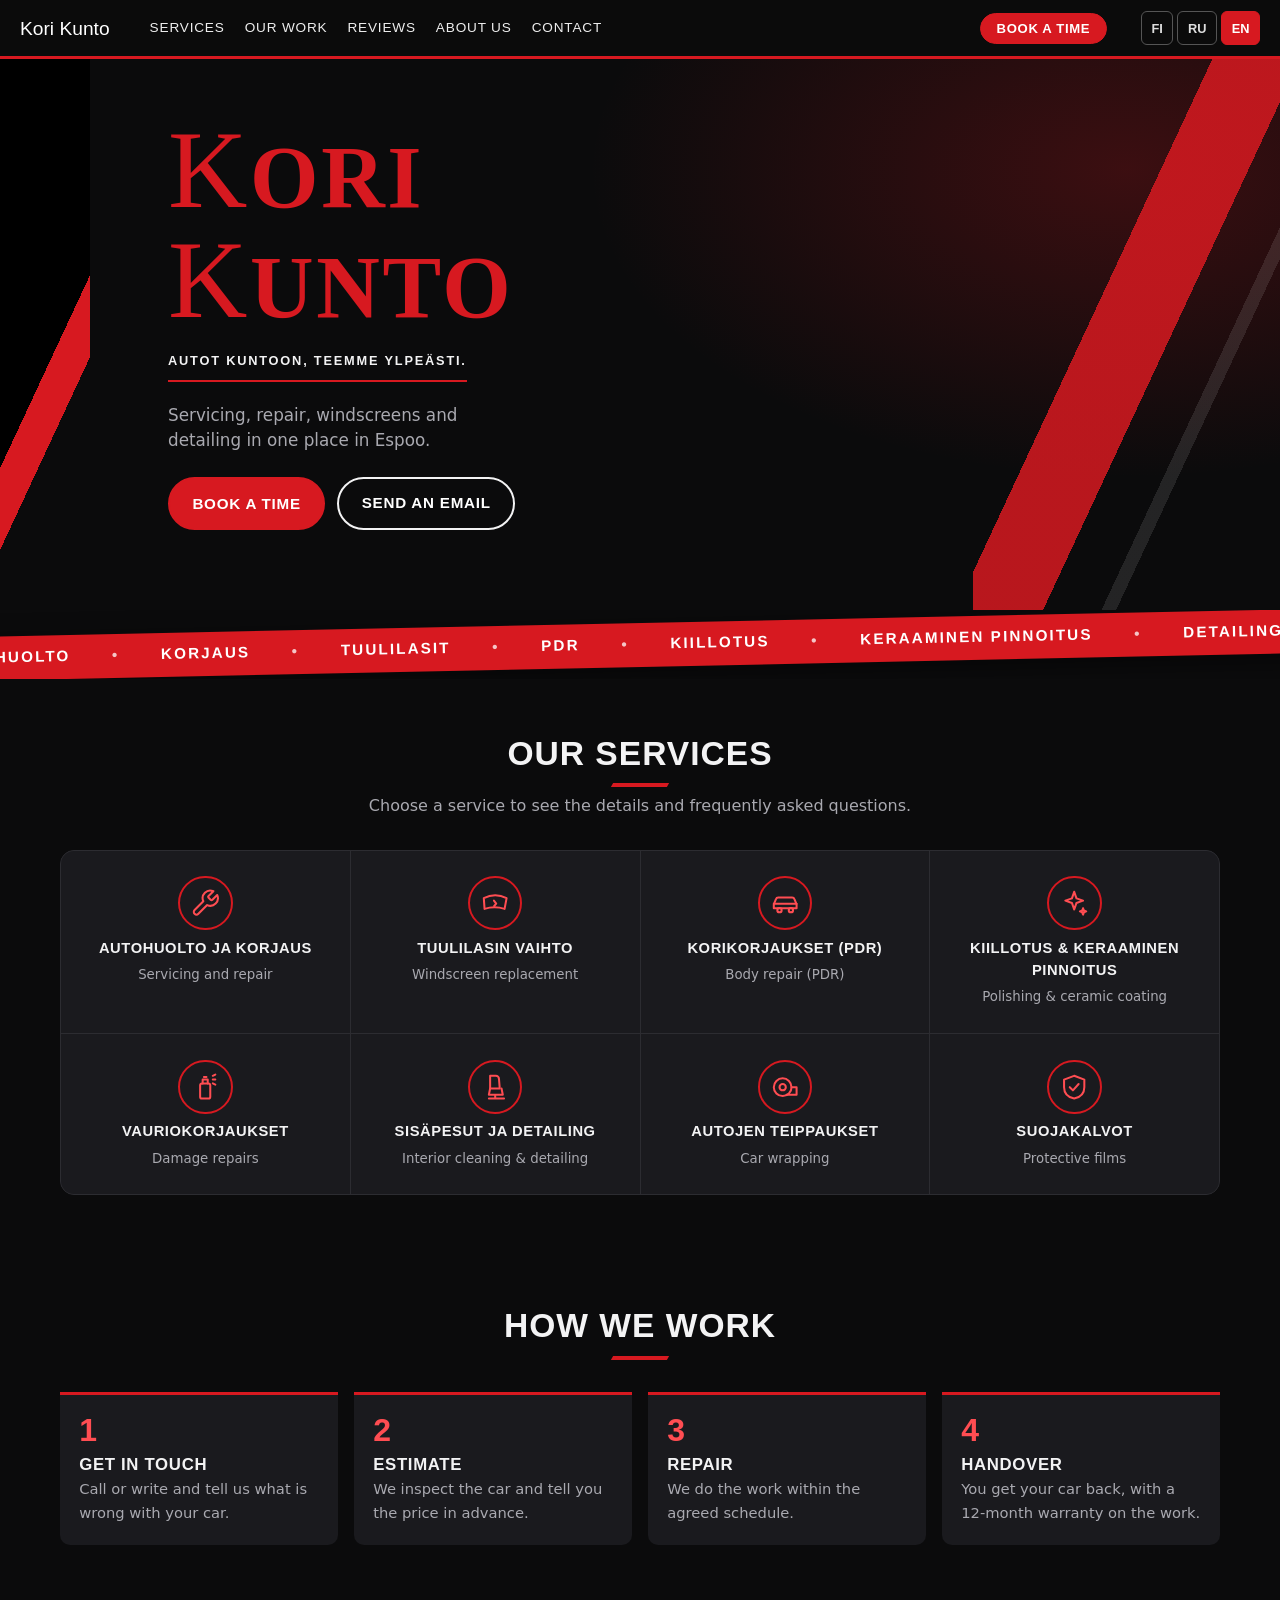
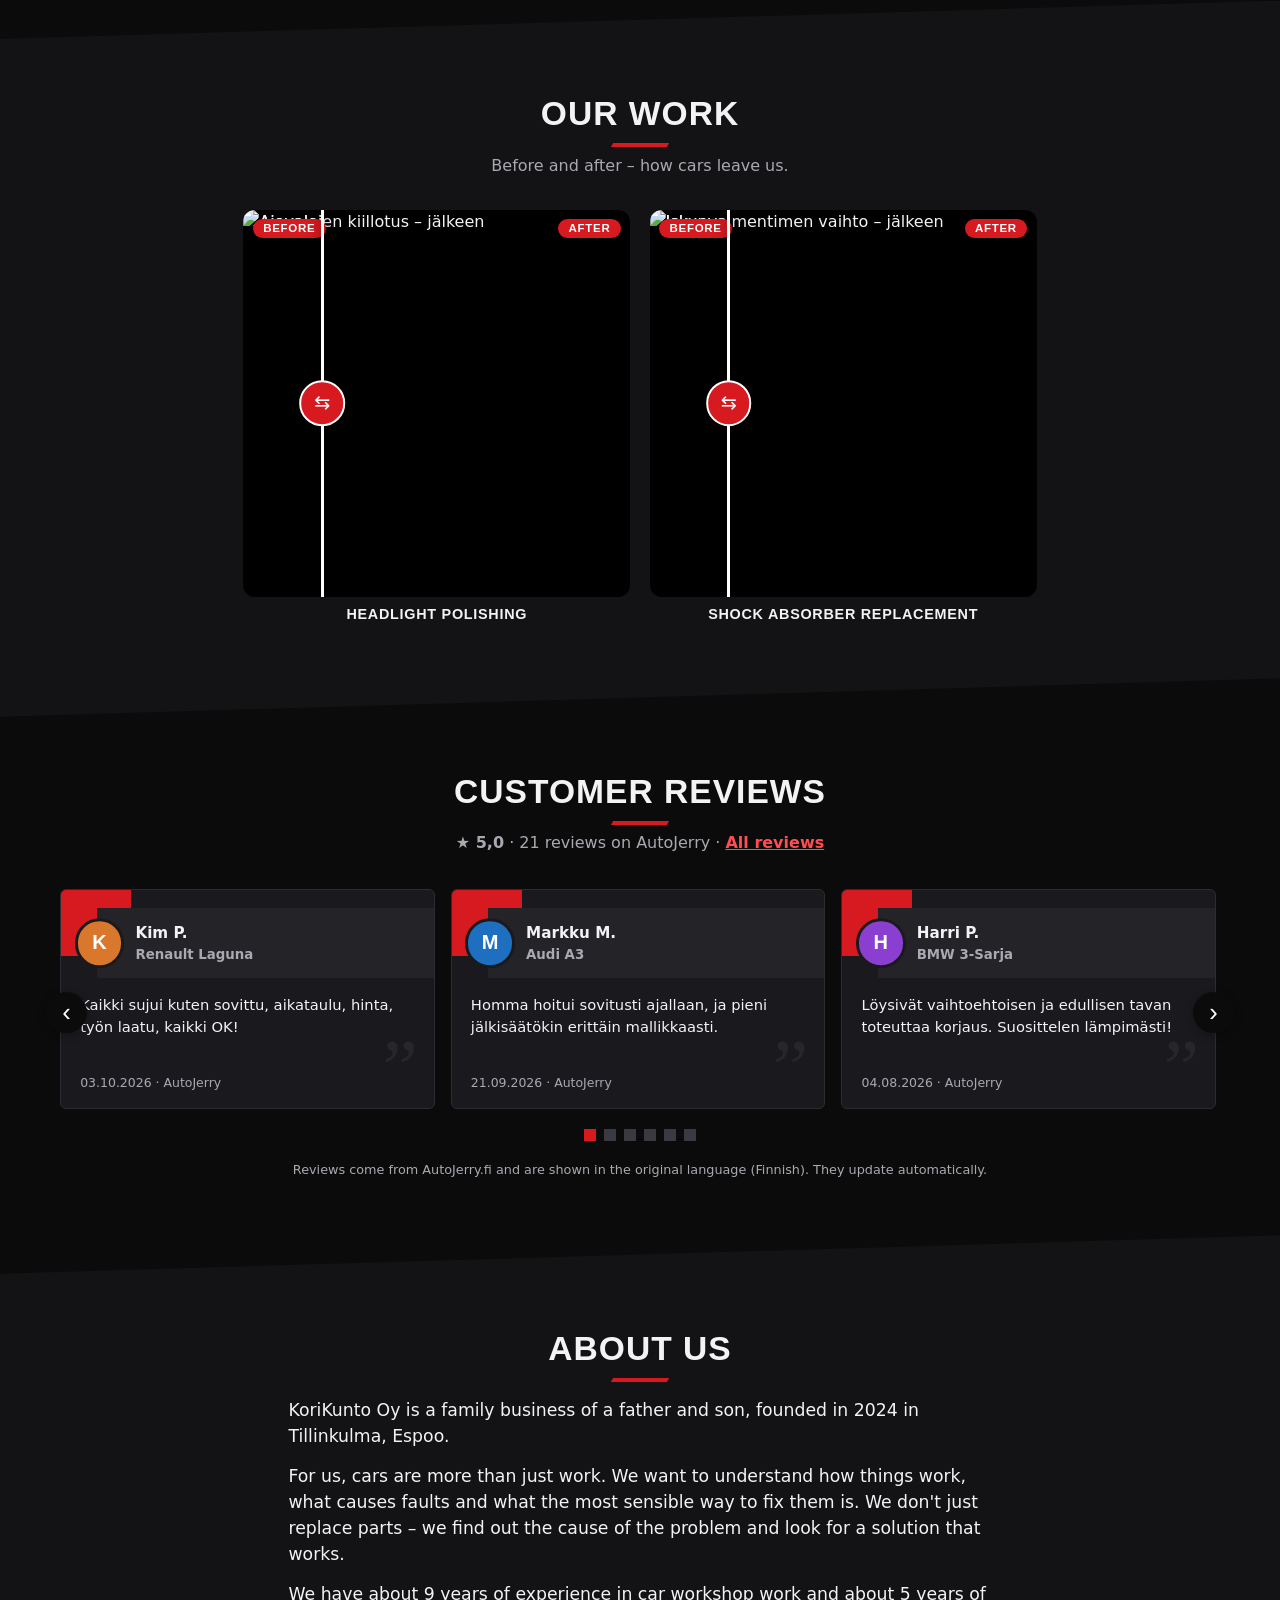
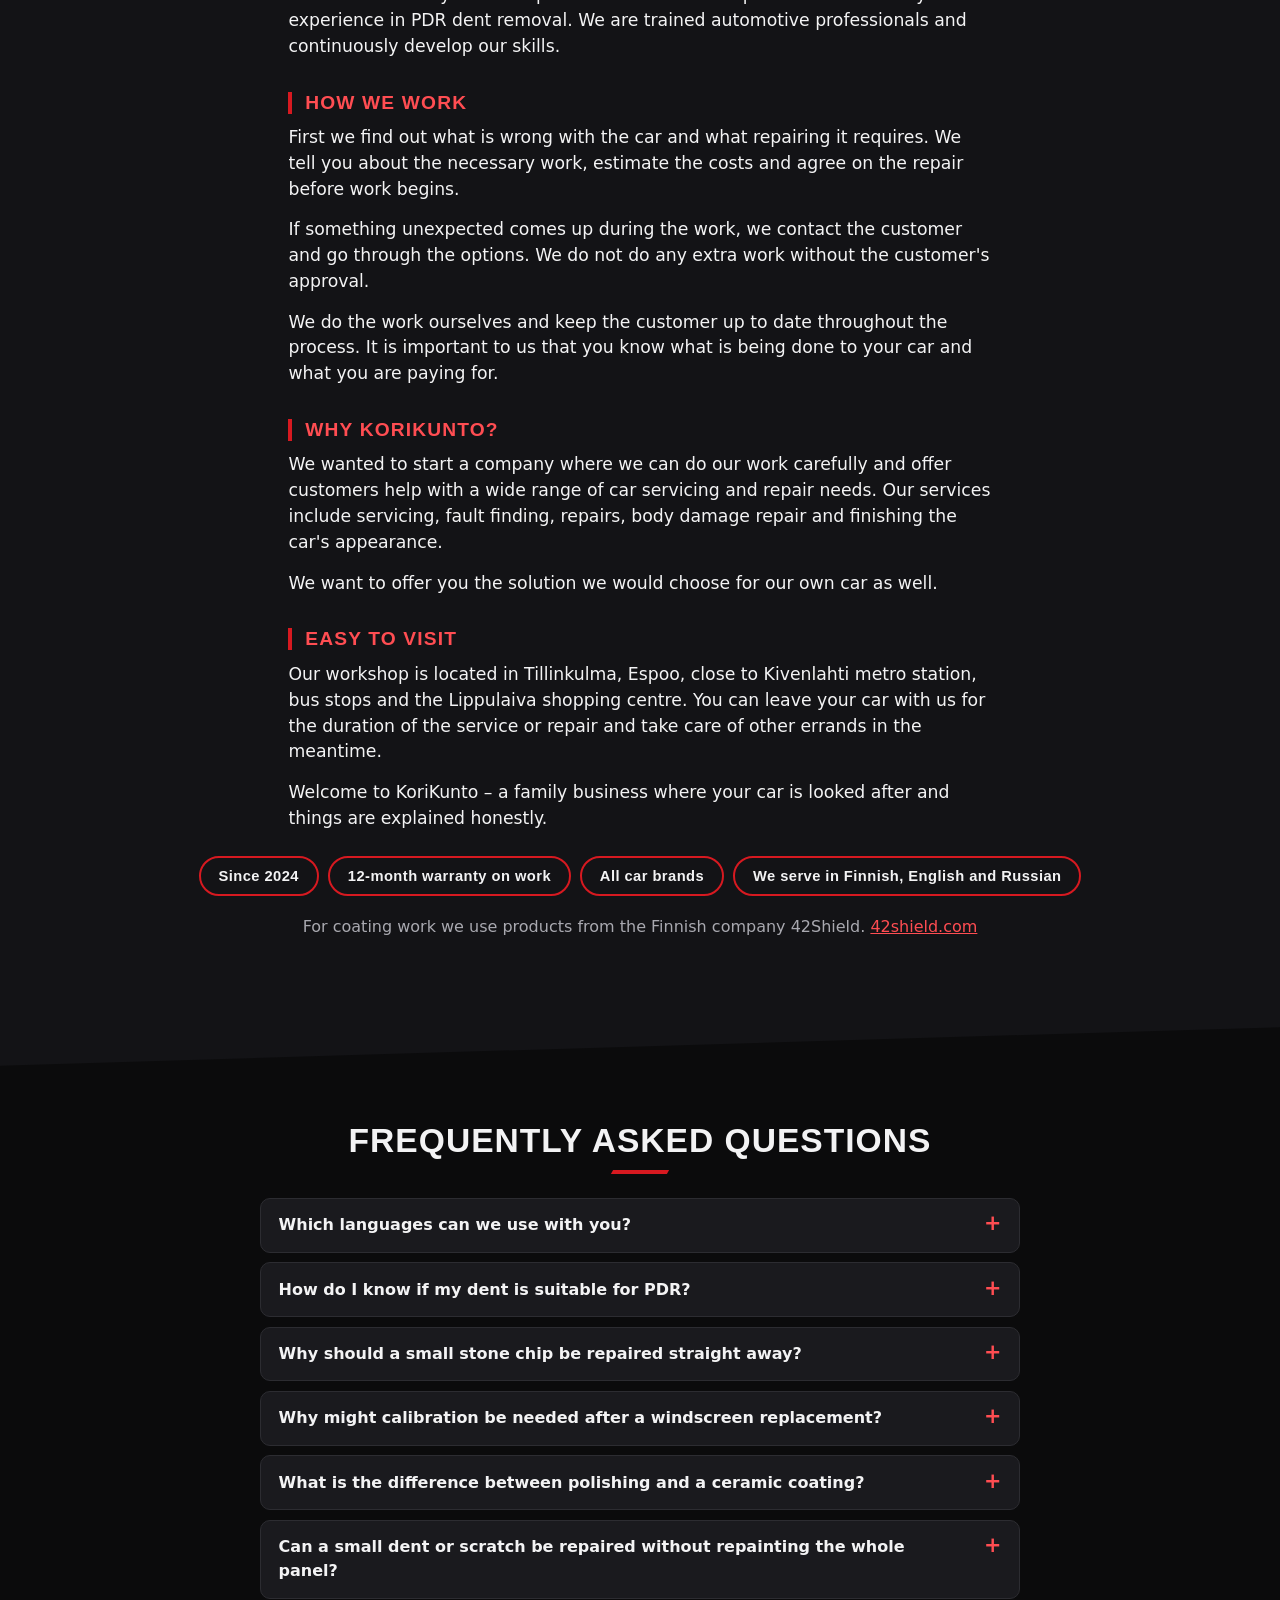
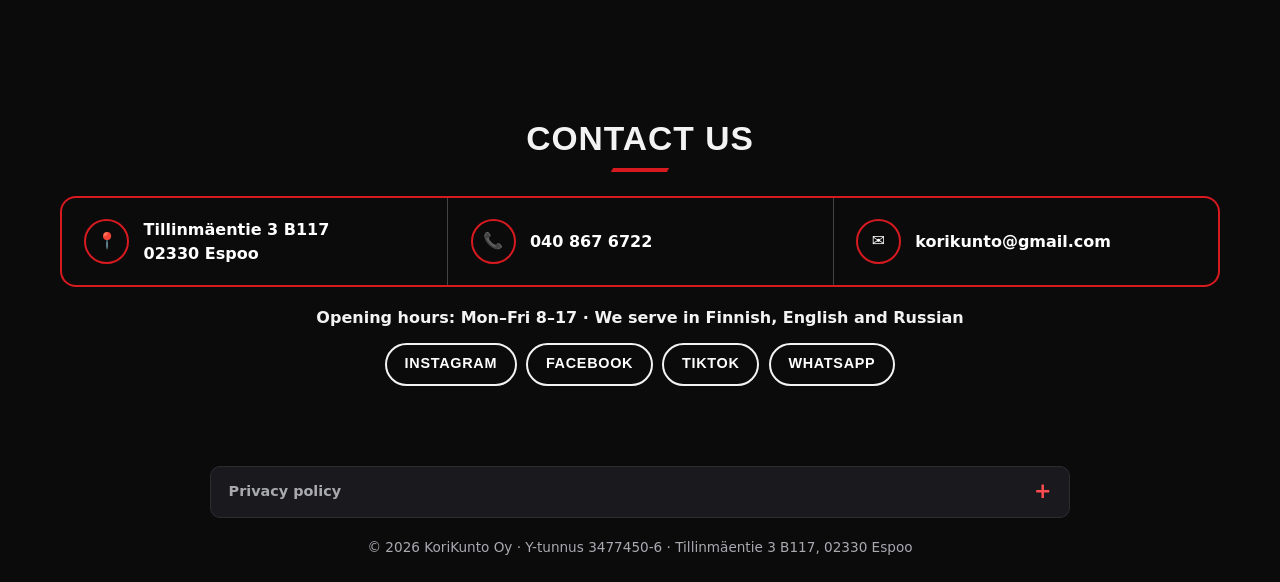
==== index.html @ d837ae5c "Add files via upload" ====
<!DOCTYPE html>
<html lang="fi">
<head>
<meta charset="utf-8">
<meta name="viewport" content="width=device-width, initial-scale=1">
<title>Kori Kunto – autokorjaamo &amp; korikorjaamo Espoo</title>
<meta name="description" content="Autokorjaamo ja korikorjaamo Espoossa: huollot, tuulilasit, PDR-korjaukset, kiillotus ja keraaminen pinnoitus. Kori Kunto – Tillinmäentie 3, p. 040 867 6722.">
<meta name="theme-color" content="#0b0b0c">
<meta name="color-scheme" content="dark">
<link rel="icon" type="image/png" href="favicon.png">
<link rel="apple-touch-icon" href="apple-touch-icon.png">
<meta property="og:type" content="website">
<meta property="og:title" content="Kori Kunto – autokorjaamo &amp; korikorjaamo, Espoo">
<meta property="og:description" content="Huollot, tuulilasit, PDR, kiillotus, keraaminen pinnoitus. Autot kuntoon, teemme ylpeästi.">
<link rel="canonical" href="https://kori-kunto.fi/">
<meta property="og:url" content="https://kori-kunto.fi/">
<meta property="og:image" content="https://kori-kunto.fi/og.png">
<meta name="twitter:card" content="summary_large_image">
<script type="application/ld+json">{"@context":"https://schema.org","@type":"AutoRepair","url":"https://kori-kunto.fi/","image":"https://kori-kunto.fi/og.png","name":"KoriKunto Oy","telephone":"+358408676722","email":"korikunto@gmail.com","address":{"@type":"PostalAddress","streetAddress":"Tillinmäentie 3 B117","postalCode":"02330","addressLocality":"Espoo","addressCountry":"FI"},"openingHours":"Mo-Fr 08:00-17:00","sameAs":["https://www.instagram.com/kori.kunto/","https://www.facebook.com/share/1FM5GPyEqv/","https://www.tiktok.com/@kori.kunto.oy"]}</script>
<link rel="stylesheet" href="style.css">
</head>
<body>
<header class="top">
  <a class="logo" href="#top"><img src="img/logo-white.png" alt="Kori Kunto" width="586" height="131" onerror="this.replaceWith(document.createTextNode('Kori Kunto'))"></a>
  <nav>
    <a href="#palvelut" data-i18n="nav_s"></a>
    <a href="#tyot" data-i18n="nav_w"></a>
    <a href="#arvostelut" data-i18n="nav_r"></a>
    <a href="#meista" data-i18n="nav_a"></a>
    <a href="#yhteys" data-i18n="nav_c"></a>
  </nav>
  <button class="btn red hb" type="button" data-book data-i18n="book"></button>
  <div class="lang"><button data-lang="fi">FI</button><button data-lang="ru">RU</button><button data-lang="en">EN</button></div>
</header>

<main id="top">
  <section class="hero">
    <div class="hero-text">
      <h1 class="logo big"><img src="img/logo-white.png" alt="Kori Kunto" width="586" height="131" onerror="this.outerHTML='&lt;b&gt;K&lt;/b&gt;ori &lt;b&gt;K&lt;/b&gt;unto'"></h1>
      <p class="slogan" data-i18n="slogan"></p>
      <p class="lead" data-i18n="lead"></p>
      <div class="cta">
        <button class="btn red" type="button" data-book data-i18n="book"></button>
        <a class="btn" href="mailto:korikunto@gmail.com" data-i18n="mail"></a>
      </div>
    </div>
    <!-- KUVA: img/hero.webp, 1600×1000 px -->
    <div class="ph hero-img"><img src="img/hero.webp" alt="Kori Kunto"></div>
  </section>

  <div class="marqw" aria-hidden="true"><div class="marq"><div class="track"><span>HUOLTO</span><span>KORJAUS</span><span>TUULILASIT</span><span>PDR</span><span>KIILLOTUS</span><span>KERAAMINEN PINNOITUS</span><span>DETAILING</span><span>HUOLTO</span><span>KORJAUS</span><span>TUULILASIT</span><span>PDR</span><span>KIILLOTUS</span><span>KERAAMINEN PINNOITUS</span><span>DETAILING</span></div></div></div>

  <section id="palvelut" class="sec">
    <h2 data-i18n="s_title"></h2>
    <p class="hint" data-i18n="s_hint"></p>
    <div id="grid" class="grid"></div>
  </section>

  <section id="prosessi" class="sec">
    <h2 data-i18n="h_title"></h2>
    <ol class="steps">
      <li><b data-i18n="h1t"></b><span data-i18n="h1d"></span></li>
      <li><b data-i18n="h2t"></b><span data-i18n="h2d"></span></li>
      <li><b data-i18n="h3t"></b><span data-i18n="h3d"></span></li>
      <li><b data-i18n="h4t"></b><span data-i18n="h4d"></span></li>
    </ol>
  </section>

  <section id="tyot" class="sec alt">
    <h2 data-i18n="w_title"></h2>
    <p class="hint" data-i18n="w_hint"></p>
    <div id="works" class="works"></div>
  </section>

  <section id="arvostelut" class="sec">
    <h2 data-i18n="r_title"></h2>
    <p class="hint" id="rsum"></p>
    <div id="reviews" class="rvw"></div>
    <p class="hint small" id="rsrc"></p>
  </section>

  <section id="meista" class="sec alt about">
    <h2 data-i18n="a_title"></h2>
    <div class="atext" id="atext"></div>
    <ul class="facts">
      <li data-i18n="a_f1"></li><li data-i18n="a_f2"></li><li data-i18n="a_f3"></li><li data-i18n="a_f4"></li>
    </ul>
    <p class="mats-line"><span data-l="fi">Pinnoitustöissä käytämme suomalaisen 42Shieldin tuotteita.</span><span data-l="ru">В работах с покрытиями мы используем продукцию финской компании 42Shield.</span><span data-l="en">For coating work we use products from the Finnish company 42Shield.</span> <a href="https://42shield.com/" target="_blank" rel="noopener">42shield.com</a></p>
    <div class="team"><div data-work="team"></div></div>
  </section>

  <section id="ukk" class="sec">
    <h2 data-i18n="f_title"></h2>
    <div id="faq" class="faq"></div>
  </section>

  <section id="yhteys" class="sec contact">
    <h2 data-i18n="c_title"></h2>
    <div class="bar">
      <a href="https://www.google.com/maps/search/?api=1&query=Tillinmäentie+3+B117+02330+Espoo" target="_blank" rel="noopener"><span class="ci">📍</span><span>Tillinmäentie 3 B117<br>02330 Espoo</span></a>
      <a href="tel:+358408676722"><span class="ci">📞</span><span>040 867 6722</span></a>
      <a href="mailto:korikunto@gmail.com"><span class="ci">✉️</span><span>korikunto@gmail.com</span></a>
    </div>
    <p class="hours" data-i18n="hours"></p>
    <div class="soc">
      <a class="btn" href="https://www.instagram.com/kori.kunto/" target="_blank" rel="noopener">Instagram</a>
      <a class="btn" href="https://www.facebook.com/share/1FM5GPyEqv/" target="_blank" rel="noopener">Facebook</a>
      <a class="btn" href="https://www.tiktok.com/@kori.kunto.oy" target="_blank" rel="noopener">TikTok</a>
      <a class="btn" href="https://wa.me/358408676722" target="_blank" rel="noopener">WhatsApp</a>
    </div>
  </section>
</main>

<footer>© <span id="yr"></span> KoriKunto Oy · Y-tunnus 3477450-6 · Tillinmäentie 3 B117, 02330 Espoo</footer>

<script src="shared.js"></script>
<script src="script.js"></script>
<script src="common.js"></script>
</body>
</html>
---- style.css ----
/* Шрифты лежат в папке fonts/ (см. fonts/README.txt) */
@font-face{font-family:"Oswald";font-weight:600;font-style:normal;font-display:swap;src:url("fonts/oswald-600.woff2") format("woff2")}
@font-face{font-family:"Inter";font-weight:400;font-style:normal;font-display:swap;src:url("fonts/inter-400.woff2") format("woff2")}
@font-face{font-family:"Inter";font-weight:600;font-style:normal;font-display:swap;src:url("fonts/inter-600.woff2") format("woff2")}
:root{--bg:#fff;--fg:#141414;--mut:#5b5b5b;--red:#d71920;--blk:#0b0b0b;--card:#f5f5f5;--line:#e2e2e2}
*{box-sizing:border-box}
html{scroll-behavior:smooth;scroll-padding-top:70px}
body{margin:0;font-family:Inter,system-ui,sans-serif;background:var(--bg);color:var(--fg);line-height:1.5}
a{color:inherit;text-decoration:none}
h1,h2,h3{margin:0}

/* logo */
.logo{font-family:Pacifico,cursive;color:var(--red);font-size:1.5rem;line-height:1}
.logo b{font-weight:400;font-size:1.25em}
.logo.big{font-size:clamp(3rem,9vw,5.5rem)}

/* header */
.top{position:sticky;top:0;z-index:20;display:flex;align-items:center;gap:1.5rem;padding:.7rem 1.25rem;background:var(--blk);border-bottom:3px solid var(--red)}
.top nav{display:flex;gap:1.25rem;margin-left:auto;font-size:.9rem;color:#eee}
.top nav a:hover{color:#ff5a5f}
.lang{display:flex;gap:.25rem}
.lang button{font:600 .8rem Inter,sans-serif;border:1px solid #555;background:none;color:#ddd;padding:.3rem .6rem;border-radius:6px;cursor:pointer}
.lang button.on{background:var(--red);border-color:var(--red);color:#fff}
@media(max-width:760px){.top nav{display:none}.lang{margin-left:auto}}

/* hero – black corner left, red chevron right, like the card */
.hero{position:relative;overflow:hidden;display:grid;grid-template-columns:1.1fr 1fr;gap:2rem;align-items:center;padding:3.5rem 1.25rem 3.5rem 8rem;max-width:1200px;margin:0 auto}
.hero::before{content:"";position:absolute;left:0;top:0;width:90px;height:100%;background:linear-gradient(115deg,var(--blk) 0 60%,var(--red) 60% 68%,transparent 68%);z-index:-1}
.hero-text .slogan{font-weight:800;letter-spacing:.14em;text-transform:uppercase;font-size:.8rem;margin:1rem 0 .25rem;padding-bottom:.6rem;border-bottom:2px solid var(--red);display:inline-block}
.lead{max-width:34ch;color:var(--mut);font-size:1.05rem}
.cta{display:flex;flex-wrap:wrap;gap:.75rem;margin:1.5rem 0}
.btn{display:inline-block;padding:.8rem 1.4rem;border-radius:999px;border:2px solid var(--blk);font-weight:600;background:#fff;cursor:pointer;font-family:inherit;font-size:1rem;transition:transform .15s}
.btn:hover{transform:translateY(-2px)}
.btn.red{background:var(--red);border-color:var(--red);color:#fff}
.strip{display:inline-block;background:var(--blk);color:#fff;padding:.55rem 1.2rem;border-radius:999px;font-size:.72rem;font-weight:600;letter-spacing:.16em}
.ph{position:relative;display:grid;place-items:center;border:2px dashed #bbb;border-radius:14px;background:var(--card);color:var(--mut);font-size:.8rem;text-align:center;overflow:hidden}
.ph img{position:absolute;inset:0;width:100%;height:100%;object-fit:cover}
.hero-img{aspect-ratio:16/10;border-radius:14px 14px 14px 80px}
@media(max-width:760px){.hero{grid-template-columns:1fr;padding:2rem 1.25rem 2rem 4.5rem}.hero::before{width:50px}}

/* sections */
.sec{padding:3.5rem 1.25rem;max-width:1200px;margin:0 auto}
.sec.alt{max-width:none;background:var(--card)}
.sec.alt>*{max-width:1200px;margin-left:auto;margin-right:auto}
h2{font-size:clamp(1.6rem,4vw,2.2rem);font-weight:800;text-align:center}
.hint{text-align:center;color:var(--mut);margin:.4rem 0 2rem}

/* service buttons */
.grid{display:grid;grid-template-columns:repeat(4,1fr);gap:1px;background:var(--line);border:1px solid var(--line);border-radius:14px;overflow:hidden}
.sv{display:flex;flex-direction:column;align-items:center;gap:.4rem;padding:1.6rem .8rem;background:#fff;border:0;cursor:pointer;font-family:inherit;color:var(--fg);text-align:center;transition:background .15s}
.sv:hover,.sv:focus-visible{background:#fff1f1;outline:none}
.sv .ic{font-size:2rem;width:3.4rem;height:3.4rem;display:grid;place-items:center;border:2px solid var(--red);border-radius:50%}
.sv b{font-size:.95rem}
.sv small{color:var(--mut)}
@media(max-width:900px){.grid{grid-template-columns:repeat(2,1fr)}}

/* works */
.works{display:grid;grid-template-columns:repeat(3,1fr);gap:1rem}
.works .ph{aspect-ratio:4/3}
@media(max-width:760px){.works{grid-template-columns:repeat(2,1fr)}}

/* reviews */
.reviews{display:grid;grid-template-columns:repeat(3,1fr);gap:1rem;margin-top:2rem}
.rv{border:1px solid var(--line);border-left:4px solid var(--red);border-radius:10px;padding:1.2rem;background:#fff}
.rv p{margin:0 0 .8rem}
.rv small{color:var(--mut);font-weight:600}
@media(max-width:900px){.reviews{grid-template-columns:1fr}}

/* contact bar */
.contact h2{margin-bottom:1.5rem}
.bar{display:grid;grid-template-columns:repeat(3,1fr);background:var(--blk);border:2px solid var(--red);border-radius:16px;overflow:hidden}
.bar a{display:flex;align-items:center;gap:.9rem;padding:1.2rem 1.4rem;color:#fff;font-weight:600}
.bar a+a{border-left:1px solid #444}
.bar a:hover{background:#1c1c1c}
.ci{display:grid;place-items:center;width:2.8rem;height:2.8rem;border-radius:50%;border:2px solid var(--red);flex:none}
@media(max-width:760px){.bar{grid-template-columns:1fr}.bar a+a{border-left:0;border-top:1px solid #444}}
footer{text-align:center;padding:1.5rem;color:var(--mut);font-size:.85rem}

/* price window */
dialog{border:0;border-radius:16px;padding:1.6rem;width:min(520px,92vw);box-shadow:0 20px 60px rgba(0,0,0,.35);color:var(--fg);animation:pop .18s ease-out}
dialog::backdrop{background:rgba(0,0,0,.6)}
@keyframes pop{from{transform:scale(.96);opacity:0}}
dialog h3{font-size:1.4rem;padding-right:2rem}
.sub{margin:.1rem 0 1rem;color:var(--mut)}
.x{position:absolute;right:.8rem;top:.6rem;border:0;background:none;font-size:2rem;line-height:1;cursor:pointer;color:var(--mut)}
dialog ul{list-style:none;padding:0;margin:0 0 1rem}
dialog li{display:flex;justify-content:space-between;gap:1rem;padding:.7rem 0;border-bottom:1px dashed var(--line)}
dialog li span:last-child{font-weight:800;color:var(--red);white-space:nowrap}
.note{font-size:.8rem;color:var(--mut)}
@media(prefers-reduced-motion:reduce){*{animation:none!important;transition:none!important;scroll-behavior:auto!important}}

/* logo image, hours, socials, review summary */
.logo.big img{display:block;width:min(100%,520px);height:auto}
.hours{text-align:center;margin:1.2rem 0 .8rem;font-weight:600}
.soc{display:flex;flex-wrap:wrap;justify-content:center;gap:.6rem}
.soc .btn{padding:.55rem 1.1rem;font-size:.9rem}
.hint.small{font-size:.8rem;margin:1.2rem 0 0}
.hint a{color:var(--red);font-weight:600;text-decoration:underline}
.rv small{display:block}

/* grid of 10, icon animation */
.grid{grid-template-columns:repeat(5,1fr)}
@media(max-width:900px){.grid{grid-template-columns:repeat(2,1fr)}}
.sv .ic{color:var(--red);transition:background .2s,color .2s}
.sv .ic svg{width:1.9rem;height:1.9rem}
.sv:hover .ic,.sv:focus-visible .ic{background:var(--red);color:#fff}
.sv:hover .ic svg,.sv:focus-visible .ic svg{animation:draw .8s ease}
.ic svg *{stroke-dasharray:1;stroke-dashoffset:0}
@keyframes draw{from{stroke-dashoffset:1}to{stroke-dashoffset:0}}

/* steps */
.steps{list-style:none;counter-reset:s;display:grid;grid-template-columns:repeat(4,1fr);gap:1rem;padding:0;margin:2rem 0 0}
.steps li{counter-increment:s;position:relative;padding:1.2rem 1.2rem 1.2rem 1.2rem;border-top:3px solid var(--red);background:var(--card);border-radius:0 0 10px 10px}
.steps li::before{content:counter(s);font-family:Pacifico,cursive;color:var(--red);font-size:2rem;line-height:1;display:block;margin-bottom:.4rem}
.steps b{display:block;font-size:1.05rem}
.steps span{color:var(--mut);font-size:.92rem}
@media(max-width:900px){.steps{grid-template-columns:repeat(2,1fr)}}
@media(max-width:520px){.steps{grid-template-columns:1fr}}

/* before / after */
.works{grid-template-columns:repeat(3,1fr)}
.pair{display:grid;grid-template-columns:1fr 1fr;gap:.35rem}
.ph em{position:absolute;left:.5rem;top:.5rem;background:var(--red);color:#fff;font-style:normal;font-weight:600;font-size:.72rem;padding:.15rem .55rem;border-radius:999px}
@media(max-width:760px){.works{grid-template-columns:1fr}}

/* about */
.about{text-align:center}
.atext{max-width:62ch;margin:1rem auto 1.5rem;font-size:1.08rem}
.facts{list-style:none;display:flex;flex-wrap:wrap;justify-content:center;gap:.6rem;padding:0;margin:0}
.facts li{border:2px solid var(--red);border-radius:999px;padding:.45rem 1.1rem;font-weight:600;font-size:.92rem}

/* faq */
.faq{max-width:760px;margin:1.5rem auto 0}
details{background:#fff;border:1px solid var(--line);border-radius:10px;margin-bottom:.6rem;padding:.9rem 1.1rem}
summary{cursor:pointer;font-weight:600;list-style:none;display:flex;justify-content:space-between;gap:1rem}
summary::-webkit-details-marker{display:none}
summary::after{content:"+";color:var(--red);font-size:1.3rem;line-height:1}
details[open] summary::after{content:"–"}
details p{margin:.6rem 0 0;color:var(--mut)}

.atext{white-space:pre-line;text-align:left;max-width:64ch}

/* ===== service pages, reveal, floating call button ===== */
html[lang="fi"] [data-l="ru"],html[lang="ru"] [data-l="fi"]{display:none!important}
.back{color:#eee;font-size:.88rem;margin-left:.5rem}.back:hover{color:#ff5a5f}
.top .lang{margin-left:auto}
.sub .top nav{display:none}
.sp-hero{max-width:1000px;margin:0 auto;padding:3rem 1.25rem 1.5rem 1.25rem}
.sp-hero .ic.big{display:grid;place-items:center;width:4.2rem;height:4.2rem;border:2px solid var(--red);border-radius:50%;color:var(--red);margin-bottom:1rem}
.sp-hero .ic.big svg{width:2.2rem;height:2.2rem}
.sp-hero h1{font-size:clamp(1.9rem,5vw,2.9rem);font-weight:800;line-height:1.15}
.sp-hero p{max-width:62ch;font-size:1.1rem;color:var(--mut)}
.sp-body{max-width:1000px;margin:0 auto;padding:1rem 1.25rem 3rem;display:grid;grid-template-columns:1.6fr 1fr;gap:2.5rem;align-items:start}
.sp-body h2{text-align:left;font-size:1.4rem;margin-bottom:.8rem}
.chk{list-style:none;padding:0;margin:0}
.chk li{padding:.65rem 0 .65rem 2rem;border-bottom:1px dashed var(--line);position:relative}
.chk li::before{content:"";position:absolute;left:.2rem;top:.95rem;width:.9rem;height:.5rem;border-left:3px solid var(--red);border-bottom:3px solid var(--red);transform:rotate(-45deg)}
.pnote{color:var(--mut);font-size:.92rem;margin:1rem 0 1.5rem}
.photos{display:grid;grid-template-columns:1fr 1fr;gap:.6rem}.photos .ph{aspect-ratio:3/2}
.side{position:sticky;top:80px;background:var(--blk);color:#fff;border-radius:16px;padding:1.4rem;border:2px solid var(--red)}
.side .facts{flex-direction:column;align-items:stretch;gap:.5rem}
.side .facts li{border-color:#555;font-size:.88rem;text-align:center}
.side .hours{margin:1rem 0;font-size:.88rem;color:#ccc;text-align:center}
.side .btn{display:block;text-align:center}
.h2s{font-size:1.3rem}
.more{display:flex;flex-wrap:wrap;gap:.5rem;justify-content:center;margin-top:1.2rem}
.more a{border:1px solid var(--line);border-radius:999px;padding:.45rem 1rem;font-size:.9rem;background:#fff}
.more a:hover{border-color:var(--red);color:var(--red)}
@media(max-width:820px){.sp-body{grid-template-columns:1fr}.side{position:static}}
.js .reveal{opacity:0;transform:translateY(18px);transition:opacity .6s ease,transform .6s ease}
.js .reveal.in{opacity:1;transform:none}
.fab{position:fixed;right:1rem;bottom:calc(1rem + env(safe-area-inset-bottom,0px));z-index:30;width:3.4rem;height:3.4rem;border-radius:50%;background:var(--red);color:#fff;display:none;place-items:center;box-shadow:0 6px 20px rgba(215,25,32,.5)}
.fab svg{width:1.5rem;height:1.5rem}
@media(max-width:820px){.fab{display:grid}}

/* ===== English + book button + reviews carousel + booking form ===== */
html[lang="en"] [data-l="fi"],html[lang="en"] [data-l="ru"],html[lang="fi"] [data-l="en"],html[lang="ru"] [data-l="en"]{display:none!important}
.hb{padding:.45rem 1rem;font-size:.85rem;margin-left:auto;border-width:1px}
.top nav{margin-left:1rem}
.top .hb+.lang{margin-left:.6rem}
.lang button{min-height:34px}
.rvw{position:relative;margin-top:1.5rem}
.rvs{display:flex;gap:1rem;overflow-x:auto;scroll-snap-type:x mandatory;scrollbar-width:none;padding:2px;-webkit-overflow-scrolling:touch}
.rvs::-webkit-scrollbar{display:none}
.rv{flex:0 0 calc((100% - 2rem)/3);scroll-snap-align:start;position:relative;display:flex;flex-direction:column;min-height:220px;background:#fff;border:1px solid var(--line);border-left:1px solid var(--line);border-radius:6px;overflow:hidden;padding:0;margin:0}
.rv::before{content:"";position:absolute;left:0;top:0;width:70px;height:66px;background:var(--red)}
.rv::after{content:"”";position:absolute;right:1rem;bottom:0;font:5rem/1 Georgia,serif;color:#e8e8e8}
.rv header{position:relative;display:flex;flex-direction:column;justify-content:center;margin:18px 0 0 36px;padding:.8rem 1rem .8rem 2.4rem;min-height:3.4rem;background:var(--card)}
.rv .av{position:absolute;left:-1.4rem;top:50%;transform:translateY(-50%);width:3.1rem;height:3.1rem;border-radius:50%;display:grid;place-items:center;color:#fff;font:700 1.25rem Inter,sans-serif;font-style:normal;border:3px solid #fff}
.rv header b{font-size:.95rem}.rv header small{color:var(--mut)}
.rv p{padding:1rem 1.2rem .4rem;margin:0;flex:1;font-size:.92rem;position:relative;z-index:1}
.rv time{padding:0 1.2rem 1rem;color:var(--mut);font-size:.78rem;position:relative;z-index:1}
.car{position:absolute;top:calc(50% - 1.4rem);width:2.6rem;height:2.6rem;border:0;border-radius:50%;background:var(--blk);color:#fff;font-size:1.6rem;line-height:1;cursor:pointer;z-index:3;box-shadow:0 2px 8px rgba(0,0,0,.3)}
.car.prev{left:-.9rem}.car.next{right:-.9rem}.car:hover{background:var(--red)}
.dots{display:flex;gap:.5rem;justify-content:center;margin-top:1.1rem}
.dots button{width:.75rem;height:.75rem;border:0;padding:0;background:#cfcfcf;cursor:pointer}
.dots button.on{background:var(--red)}
#book{width:min(640px,94vw);max-height:92vh;overflow:auto}
#book h3{font-size:1.5rem}
#book form{display:grid;grid-template-columns:1fr 1fr;gap:.85rem}
#book .f1{grid-column:1/-1}
#book label{display:block;font-size:.85rem;color:var(--mut)}
#book input,#book select,#book textarea{display:block;width:100%;margin-top:.25rem;font:inherit;font-size:1rem;color:var(--fg);background:#fff;padding:.7rem .75rem;border:1px solid #cfcfcf;border-radius:6px}
#book input:focus,#book select:focus,#book textarea:focus{outline:2px solid var(--red);outline-offset:0;border-color:var(--red)}
#book .hp{position:absolute;left:-9999px;width:1px;height:1px}
#book .note{margin:0}
#book .btn{width:100%;border-radius:6px}
.fs{margin:0;min-height:1.2rem;font-weight:600}.fs.ok{color:#1c7c3a}.fs.bad{color:var(--red)}
.fab{width:auto;height:3.2rem;padding:0 1.1rem;gap:.5rem;border:0;border-radius:999px;font:600 .95rem Inter,sans-serif;cursor:pointer;place-items:unset}
@media(max-width:820px){.fab{display:inline-flex;align-items:center}}
.side .hours a{color:#fff;font-weight:600}

/* ===== MOBILE ===== */
body{overflow-x:clip}
@media(max-width:1000px){.rv{flex-basis:calc((100% - 1rem)/2)}}
@media(max-width:760px){
  html{scroll-padding-top:110px}
  body{padding-bottom:5.5rem;font-size:16px}
  .top{flex-wrap:wrap;gap:.4rem .6rem;padding:.55rem .9rem}
  .top .logo{font-size:1.3rem}
  .top nav{display:flex;order:3;width:100%;margin:0;gap:1.1rem;overflow-x:auto;white-space:nowrap;padding:.3rem 0 .1rem;font-size:.88rem;scrollbar-width:none}
  .top nav::-webkit-scrollbar{display:none}
  .sub .top nav{display:none}
  .top .lang{margin-left:0}
  .hb{margin-left:auto}
  .back{font-size:.8rem;margin-left:0}
  .hero{padding:1.6rem 1rem 1.6rem 3.8rem;gap:1.4rem}
  .hero::before{width:44px}
  .logo.big img{width:100%}
  .hero-text .slogan{font-size:.7rem;letter-spacing:.1em}
  .lead{font-size:1rem}
  .cta .btn{flex:1 1 auto;text-align:center;padding:.85rem 1rem}
  .strip{font-size:.62rem;letter-spacing:.08em;padding:.5rem .9rem}
  .hero-img{border-radius:14px 14px 14px 50px;aspect-ratio:4/3}
  .sec{padding:2.4rem 1rem}
  .hint{margin:.3rem 0 1.4rem;font-size:.95rem}
  .sv{padding:1.1rem .5rem;gap:.35rem}
  .sv b{font-size:.86rem}.sv small{font-size:.74rem}
  .sv .ic{width:3.1rem;height:3.1rem}.sv .ic svg{width:1.6rem;height:1.6rem}
  .atext{font-size:1rem}
  .facts li{font-size:.85rem;padding:.4rem .9rem}
  .rv{flex-basis:88%}
  .car{display:none}
  .rvs{margin-right:-1rem;padding-right:1rem}
  .bar a{padding:1rem}
  .soc .btn{flex:1 1 40%;text-align:center}
  #book{width:100vw;max-width:100vw;max-height:100dvh;height:100dvh;border-radius:0;margin:0;padding:1.2rem 1rem}
  #book form{grid-template-columns:1fr}
  .sp-hero{padding:1.8rem 1rem 1rem}
  .sp-hero h1{font-size:1.8rem}
  .sp-body{padding:.5rem 1rem 2rem;gap:1.6rem}
  .photos{grid-template-columns:1fr}
  .hb{display:inline-block}
  footer{padding:1.2rem 1rem 1.6rem;font-size:.78rem}
}
@media(max-width:400px){.hb{padding:.4rem .75rem;font-size:.78rem}.top .logo{font-size:1.15rem}.lang button{padding:.3rem .5rem}}

/* ===== ШРИФТЫ: Oswald — заголовки, кнопки, меню; Inter — основной текст ===== */
:root{--head:"Oswald","Arial Narrow","Roboto Condensed",Impact,sans-serif}
h1,h2,h3,.sv b,.btn,.top nav a,.slogan,.strip,.steps b,.back,.hb,.fab,.facts li,.dots,.car{font-family:var(--head)}
h1,h2,h3{font-weight:600;text-transform:uppercase;letter-spacing:.03em;line-height:1.15}
.sp-hero h1{font-weight:600;font-size:clamp(1.8rem,5vw,2.7rem)}
h2{font-size:clamp(1.5rem,4vw,2.1rem)}
.sp-body h2{font-size:1.3rem}.h2s{font-size:1.2rem}
.btn,.fab,.hb{font-weight:600;text-transform:uppercase;letter-spacing:.05em;font-size:.95rem}
.hb{font-size:.82rem}
.top nav a{text-transform:uppercase;letter-spacing:.06em;font-size:.85rem}
.slogan{font-weight:600;letter-spacing:.16em}
.strip{font-weight:600;letter-spacing:.14em}
.sv b{font-weight:600;text-transform:uppercase;letter-spacing:.04em;font-size:.92rem}
.steps li::before{font-family:var(--head);font-weight:600}
.steps b{font-weight:600;text-transform:uppercase;letter-spacing:.04em}
.facts li{font-weight:600;letter-spacing:.03em}
.back{letter-spacing:.04em;font-size:.82rem;text-transform:uppercase}
.top .logo{font-family:var(--head);color:#fff;font-size:1.2rem}
.top .logo img{display:block;height:2.3rem;width:auto}
.rv header b,summary,.pnote,.bar a{font-family:Inter,system-ui,sans-serif}
@media(max-width:760px){.top .logo img{height:1.9rem}.sv b{font-size:.8rem}.btn,.fab{font-size:.88rem}}
@media(max-width:400px){.top .logo img{height:1.6rem}}

/* ===== ТЁМНАЯ ТЕМА (цвета меняются здесь, в :root) ===== */
:root{--bg:#0b0b0c;--fg:#f3f3f4;--mut:#a9a9b0;--card:#131316;--card2:#1a1a1e;--line:#2c2c31;--redt:#ff4d52;--cut:clamp(14px,3vw,44px);color-scheme:dark}
body{background:var(--bg);color:var(--fg)}
body.sub{background:radial-gradient(ellipse 55% 30% at 92% 0,rgba(215,25,32,.22),transparent 70%) no-repeat,var(--bg)}
.btn{background:transparent;border-color:#f3f3f4;color:#fff}
.btn:hover{background:#fff;color:#0b0b0c}
.btn.red{background:var(--red);border-color:var(--red);color:#fff}
.btn.red:hover{background:#ff2f36;border-color:#ff2f36;color:#fff}
.sv{background:var(--card2);color:var(--fg)}
.sv:hover,.sv:focus-visible{background:#2a1a1c}
.sv small,.hint,.lead,.sub,.note,.pnote,footer,.rv header small,.rv time,.steps span,.details p,details p,.sp-hero p{color:var(--mut)}
.sv .ic,.sp-hero .ic.big{color:var(--redt)}
.sv:hover .ic,.sv:focus-visible .ic{color:#fff}
.rv{background:var(--card2);border-color:var(--line)}
.rv::after{color:#26262b}
.rv .av{border-color:var(--card2)}
.rv header{background:#232328}
details{background:var(--card2);border-color:var(--line)}
.more a{background:var(--card2);color:var(--fg);border-color:var(--line)}
.more a:hover,.hint a,summary::after,.steps li::before{color:var(--redt)}
.steps li{background:var(--card2)}
.ph{background:var(--card);border-color:#3a3a40;color:var(--mut)}
.sec.alt{background:var(--card);--cut:clamp(14px,3vw,44px);clip-path:polygon(0 var(--cut),100% 0,100% calc(100% - var(--cut)),0 100%);padding-top:calc(3.5rem + var(--cut));padding-bottom:calc(3.5rem + var(--cut))}
.sec.alt>.faq{max-width:760px}
.about .atext{max-width:64ch}
dialog{background:#141417;color:var(--fg)}
#book input,#book select,#book textarea{background:#0e0e10;color:var(--fg);border-color:#3a3a40}
#book select option{background:#141417;color:#f3f3f4}
#book label,.x{color:var(--mut)}
.fs.ok{color:#4cd07d}.fs.bad{color:var(--redt)}
.dots button{background:#3a3a40}.dots button.on{background:var(--red)}
.chk li{border-bottom-color:var(--line)}
h2::after{content:"";display:block;width:56px;height:4px;background:var(--red);margin:.6rem auto 0;transform:skewX(-30deg)}
.sp-body h2::after{margin-left:0}

/* первый экран: на всю ширину, красное свечение и диагональная полоса */
.hero{max-width:none;margin:0;isolation:isolate;padding-left:max(8rem,calc((100% - 1200px)/2 + 8rem));padding-right:max(1.25rem,calc((100% - 1200px)/2 + 1.25rem));background:radial-gradient(ellipse 60% 80% at 88% 20%,rgba(215,25,32,.24),transparent 70%)}
.hero::before{background:linear-gradient(115deg,#000 0 55%,var(--red) 55% 66%,transparent 66%)}
.hero::after{content:"";position:absolute;right:-6%;top:-15%;width:30%;height:135%;z-index:-1;pointer-events:none;
  background:linear-gradient(115deg,transparent 0 38%,rgba(215,25,32,.85) 38% 50%,transparent 50% 58%,rgba(255,255,255,.1) 58% 60%,transparent 60%);animation:drift 14s ease-in-out infinite alternate}
@keyframes drift{from{transform:translateX(0)}to{transform:translateX(-28px)}}
.hero-text>*{animation:rise .8s cubic-bezier(.2,.7,.2,1) both}
.hero-text>:nth-child(2){animation-delay:.12s}.hero-text>:nth-child(3){animation-delay:.22s}.hero-text>:nth-child(4){animation-delay:.32s}
.hero-img{animation:rise .9s .25s cubic-bezier(.2,.7,.2,1) both}
@keyframes rise{from{opacity:0;transform:translateY(22px)}}

/* бегущая лента */
.marqw{overflow:hidden;padding:.8rem 0}
.marq{overflow:hidden;background:var(--red);transform:rotate(-1.2deg);padding:.65rem 0;margin:0 -2%;box-shadow:0 6px 24px rgba(0,0,0,.5)}
.track{display:flex;width:max-content;animation:mq 34s linear infinite}
.track span{font-family:var(--head);font-weight:600;letter-spacing:.14em;color:#fff;padding:0 1.3rem;white-space:nowrap;font-size:.95rem}
.track span::after{content:"•";margin-left:2.6rem;opacity:.75}
@keyframes mq{to{transform:translateX(-50%)}}
@media(max-width:760px){
  .hero{padding:1.6rem 1rem 1.6rem 3.8rem}
  .sec.alt{padding-top:calc(2.4rem + var(--cut));padding-bottom:calc(2.4rem + var(--cut))}
  .hero::after{width:45%;right:-18%}
  .track span{font-size:.8rem;padding:0 .9rem}
}

/* ===== Работы: слайдер до/после, пары, галереи ===== */
.works{display:grid;grid-template-columns:repeat(6,1fr);gap:2rem 1rem;align-items:start}
.work{margin:0;grid-column:span 2}
.work[data-span="3"]{grid-column:span 3}.work[data-span="4"]{grid-column:span 4}
.work figcaption{margin-top:.6rem;text-align:center;font:600 .9rem var(--head);text-transform:uppercase;letter-spacing:.05em}
.works .pair .ph{aspect-ratio:3/4}
.gal{display:grid;grid-template-columns:repeat(var(--n),1fr);gap:.4rem}
.gal .ph{aspect-ratio:var(--ar)}
.ba{position:relative;aspect-ratio:1/1;overflow:hidden;border-radius:12px;background:#000;user-select:none;-webkit-user-select:none}
.ba img{position:absolute;inset:0;width:100%;height:100%;object-fit:cover;pointer-events:none}
.ba .b{clip-path:inset(0 calc(100% - var(--p)) 0 0)}
.ba .hd{position:absolute;top:0;bottom:0;left:var(--p);width:3px;margin-left:-1.5px;background:#fff;box-shadow:0 0 12px rgba(0,0,0,.6);pointer-events:none}
.ba .hd::after{content:"⇆";position:absolute;top:50%;left:50%;transform:translate(-50%,-50%);width:2.6rem;height:2.6rem;border-radius:50%;background:var(--red);color:#fff;display:grid;place-items:center;font-style:normal;font-size:1.2rem;border:2px solid #fff}
.ba input{position:absolute;inset:0;width:100%;height:100%;margin:0;opacity:0;cursor:ew-resize;touch-action:pan-y}
.ba input:focus-visible{opacity:.001;outline:none}
.ba:has(input:focus-visible){outline:3px solid #fff;outline-offset:-3px}
.ba .lb{position:absolute;top:.6rem;background:var(--red);color:#fff;font:600 .72rem var(--head);font-style:normal;padding:.2rem .65rem;border-radius:999px;text-transform:uppercase;letter-spacing:.06em;pointer-events:none}
.ba .lb.l{left:.6rem}.ba .lb.r{right:.6rem}
.pw{grid-template-columns:1fr;gap:1.8rem;margin-bottom:1.5rem}
.pw .work,.pw .work[data-span]{grid-column:auto}
@media(max-width:760px){.works{grid-template-columns:1fr}.work,.work[data-span]{grid-column:auto}}

/* ===== 8 услуг, фото без рамок, политика конфиденциальности ===== */
.grid{grid-template-columns:repeat(4,1fr)}
@media(max-width:900px){.grid{grid-template-columns:repeat(2,1fr)}}
.ph{border:0;background:var(--card)}
.photos{grid-template-columns:repeat(auto-fit,minmax(240px,1fr))}
footer details.priv{max-width:860px;margin:0 auto 1.2rem;text-align:left}
footer details.priv summary{font-family:Inter,system-ui,sans-serif;font-size:.9rem;color:var(--mut)}
footer details.priv p{font-size:.84rem;margin:.5rem 0 0;color:var(--mut)}
footer details.priv b{color:var(--fg)}
.note a{color:var(--redt);text-decoration:underline}

/* ===== цены, материалы, команда, галереи 2×2 ===== */
.gal{grid-template-columns:repeat(var(--c,var(--n)),1fr)}
.ph3{font:600 1rem var(--head);text-transform:uppercase;letter-spacing:.06em;margin:1.4rem 0 .5rem}
.prices{list-style:none;padding:0;margin:0 0 1rem;border:1px solid var(--line);border-radius:12px;overflow:hidden}
.prices li{display:flex;justify-content:space-between;align-items:baseline;gap:1rem;padding:.85rem 1rem;background:var(--card2);border-bottom:1px solid var(--line)}
.prices li:last-child{border-bottom:0}
.prices b,.pc b{color:var(--redt);font:600 1.2rem var(--head);white-space:nowrap}
.pgrid{display:grid;grid-template-columns:repeat(auto-fit,minmax(230px,1fr));gap:1rem}
.pc{display:flex;flex-direction:column;gap:.4rem;background:var(--card2);border:1px solid var(--line);border-top:3px solid var(--red);border-radius:6px;padding:1rem 1.1rem}
.pc b{font-size:1.7rem}
.mats{margin:1.4rem 0;padding:1rem 1.1rem;border-left:4px solid var(--red);background:var(--card2);border-radius:0 8px 8px 0}
.mats p{margin:.3rem 0;color:var(--mut)}
.mats a,.mats-line a{color:var(--redt);text-decoration:underline}
.mats-line{margin:1.2rem auto 0;color:var(--mut);max-width:64ch}
.team{max-width:640px;margin:2rem auto 0}
.sp-hero p+p{margin-top:.8rem}

/* ===== шапка на телефоне: кнопка «бронировать» компактнее, чтобы FI/RU/EN оставались в одной строке ===== */
.hb{white-space:nowrap}
.vat{margin:-.4rem 0 1rem;font-size:.82rem;color:var(--mut)}
@media(max-width:760px){
  .top{gap:.4rem .5rem}
  .hb{font-size:.72rem;padding:.38rem .7rem;letter-spacing:.03em}
  .top .hb+.lang{margin-left:.2rem}
  .lang{gap:.2rem}
  .lang button{padding:.3rem .5rem;font-size:.78rem;min-height:32px}
}
@media(max-width:400px){
  .top{padding:.5rem .7rem}
  .top .logo img{height:1.5rem}
  .hb{font-size:.68rem;padding:.36rem .6rem;letter-spacing:.02em}
  .lang button{padding:.3rem .42rem;font-size:.74rem}
}

/* ===== слайдеры разных пропорций, видео, текст «Meistä» ===== */
.ba{aspect-ratio:var(--ar,1/1)}
.vid{aspect-ratio:var(--ar);background:#000;border-radius:12px;overflow:hidden;cursor:pointer}
.vid video{width:100%;height:100%;object-fit:cover;display:block}
.atext{white-space:normal;text-align:left;max-width:64ch;margin:1rem auto 1.5rem}
.atext p{margin:0 0 .9rem}
.atext h3{font:600 1.2rem var(--head);text-transform:uppercase;letter-spacing:.06em;color:var(--redt);margin:2rem 0 .7rem;padding-left:.8rem;border-left:4px solid var(--red)}

/* ===== Töitämme на главной: все блоки одного размера (3 в ряд, последний ряд по центру) ===== */
.works:not(.pw){display:flex;flex-wrap:wrap;justify-content:center;gap:2rem 1.2rem}
.works:not(.pw) .work{flex:0 0 calc((100% - 2.4rem)/3);max-width:none;margin:0}
.works:not(.pw) .ba{--ar:1/1!important}
.works:not(.pw) .gal{--ar:1/1!important}
@media(max-width:760px){.works:not(.pw) .work{flex-basis:100%}}

/* ===== блоки «Примеры работ» на страницах услуг: на всю ширину, одинакового размера, 3 в ряд ===== */
.sp-works{max-width:1000px;padding-top:0}
.works.pw{display:flex;flex-wrap:wrap;justify-content:center;gap:2rem 1.2rem;margin:1.5rem 0 0}
.pw .work{flex:0 0 calc((100% - 2.4rem)/3);max-width:none;margin:0}
.pw .work[data-wide]{flex-basis:100%}
.pw .work:not([data-wide]) .ba{--ar:var(--cardar,1/1)!important}
.pw .work:not([data-wide]) .gal{--ar:var(--cardar,1/1)!important}
.pw .work[style*="max-width"]{max-width:none!important}
.pw .work:has(.vid){max-width:380px!important;margin-inline:auto}
@media(max-width:760px){.pw .work,.pw .work[data-wide]{flex-basis:100%}}
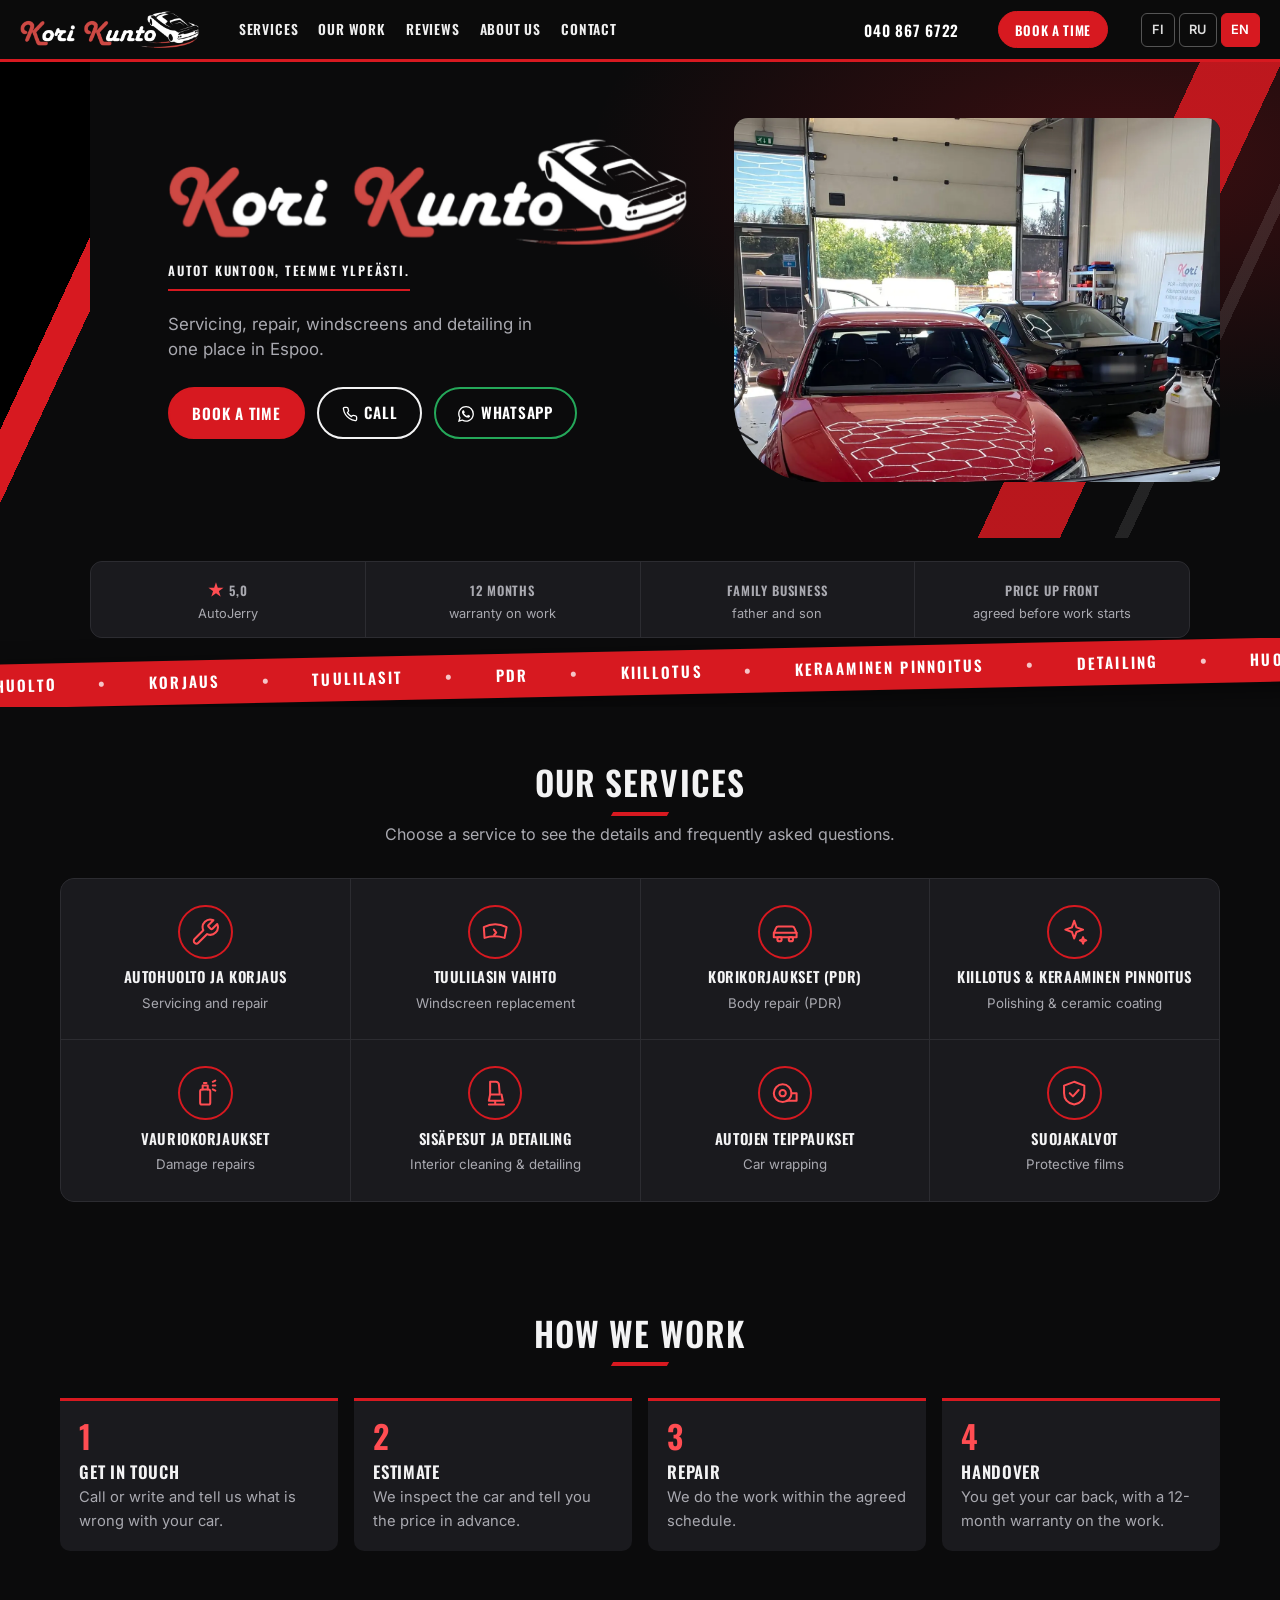
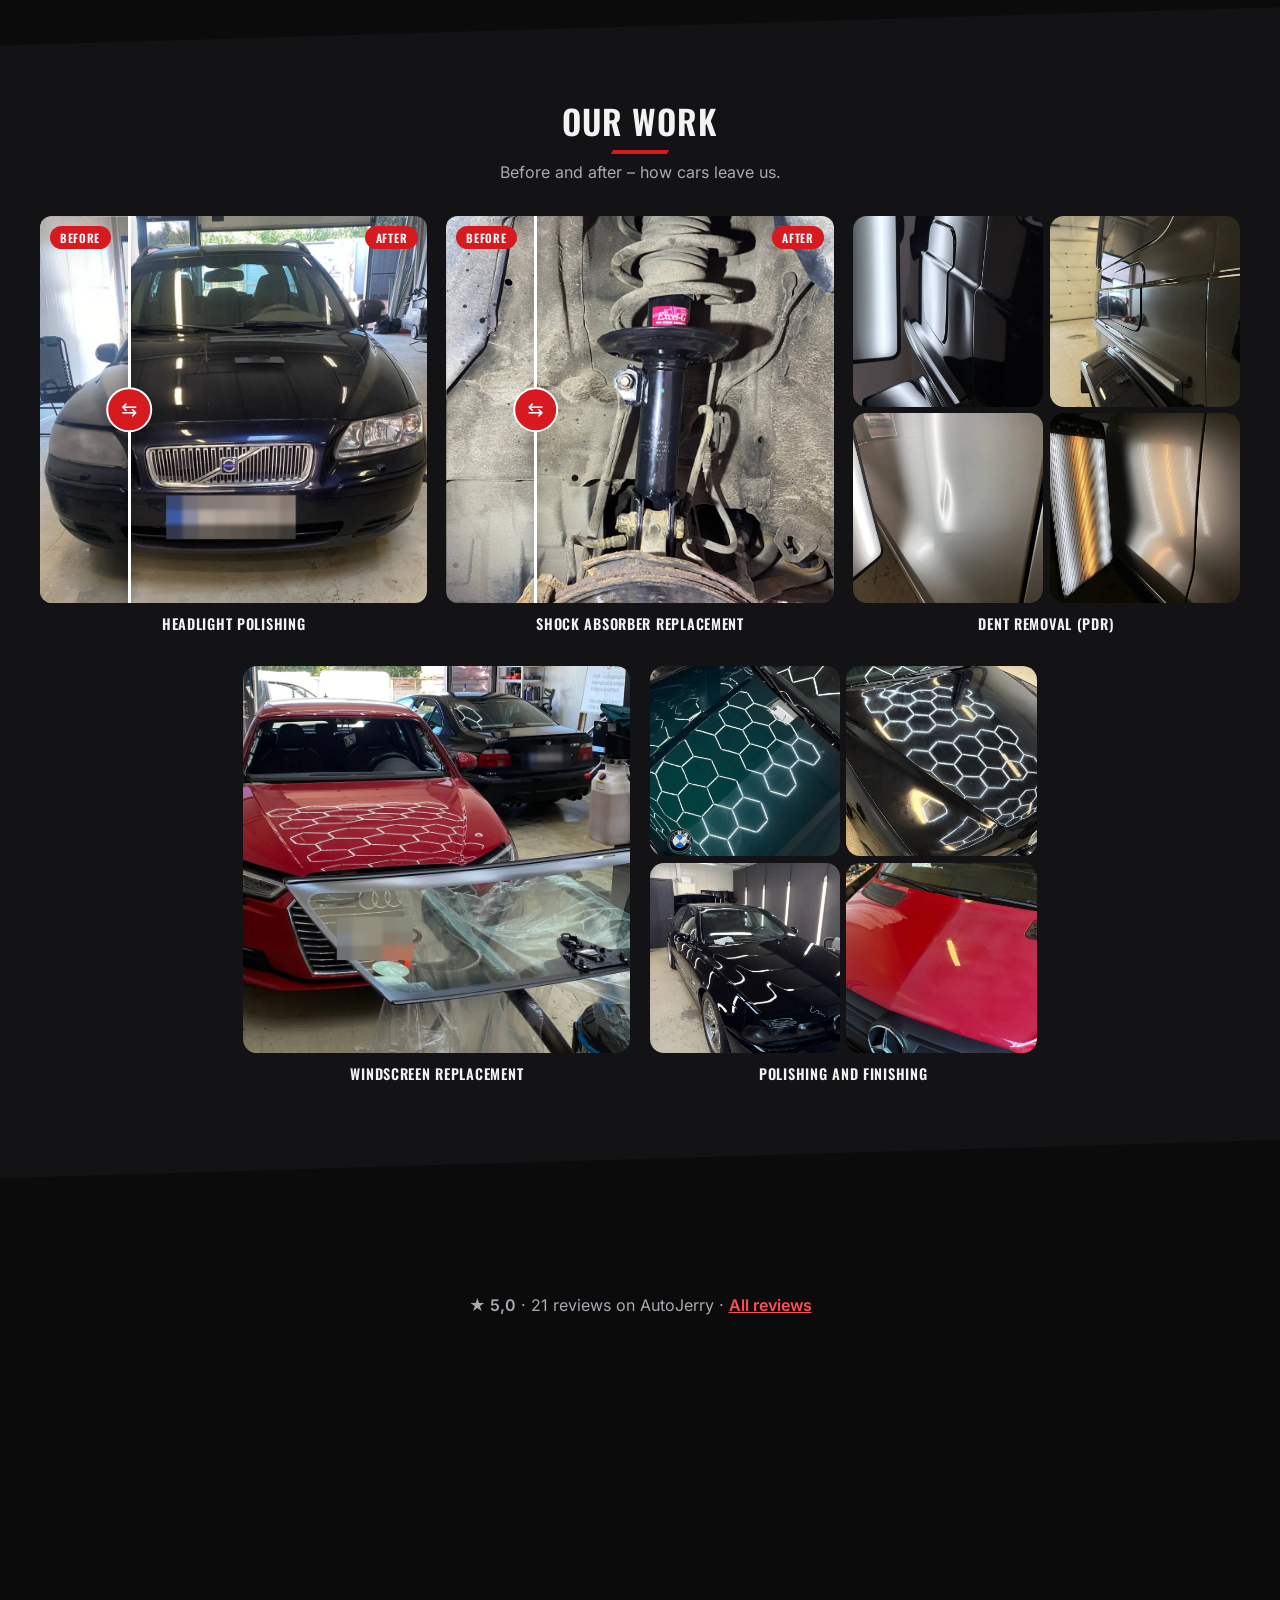
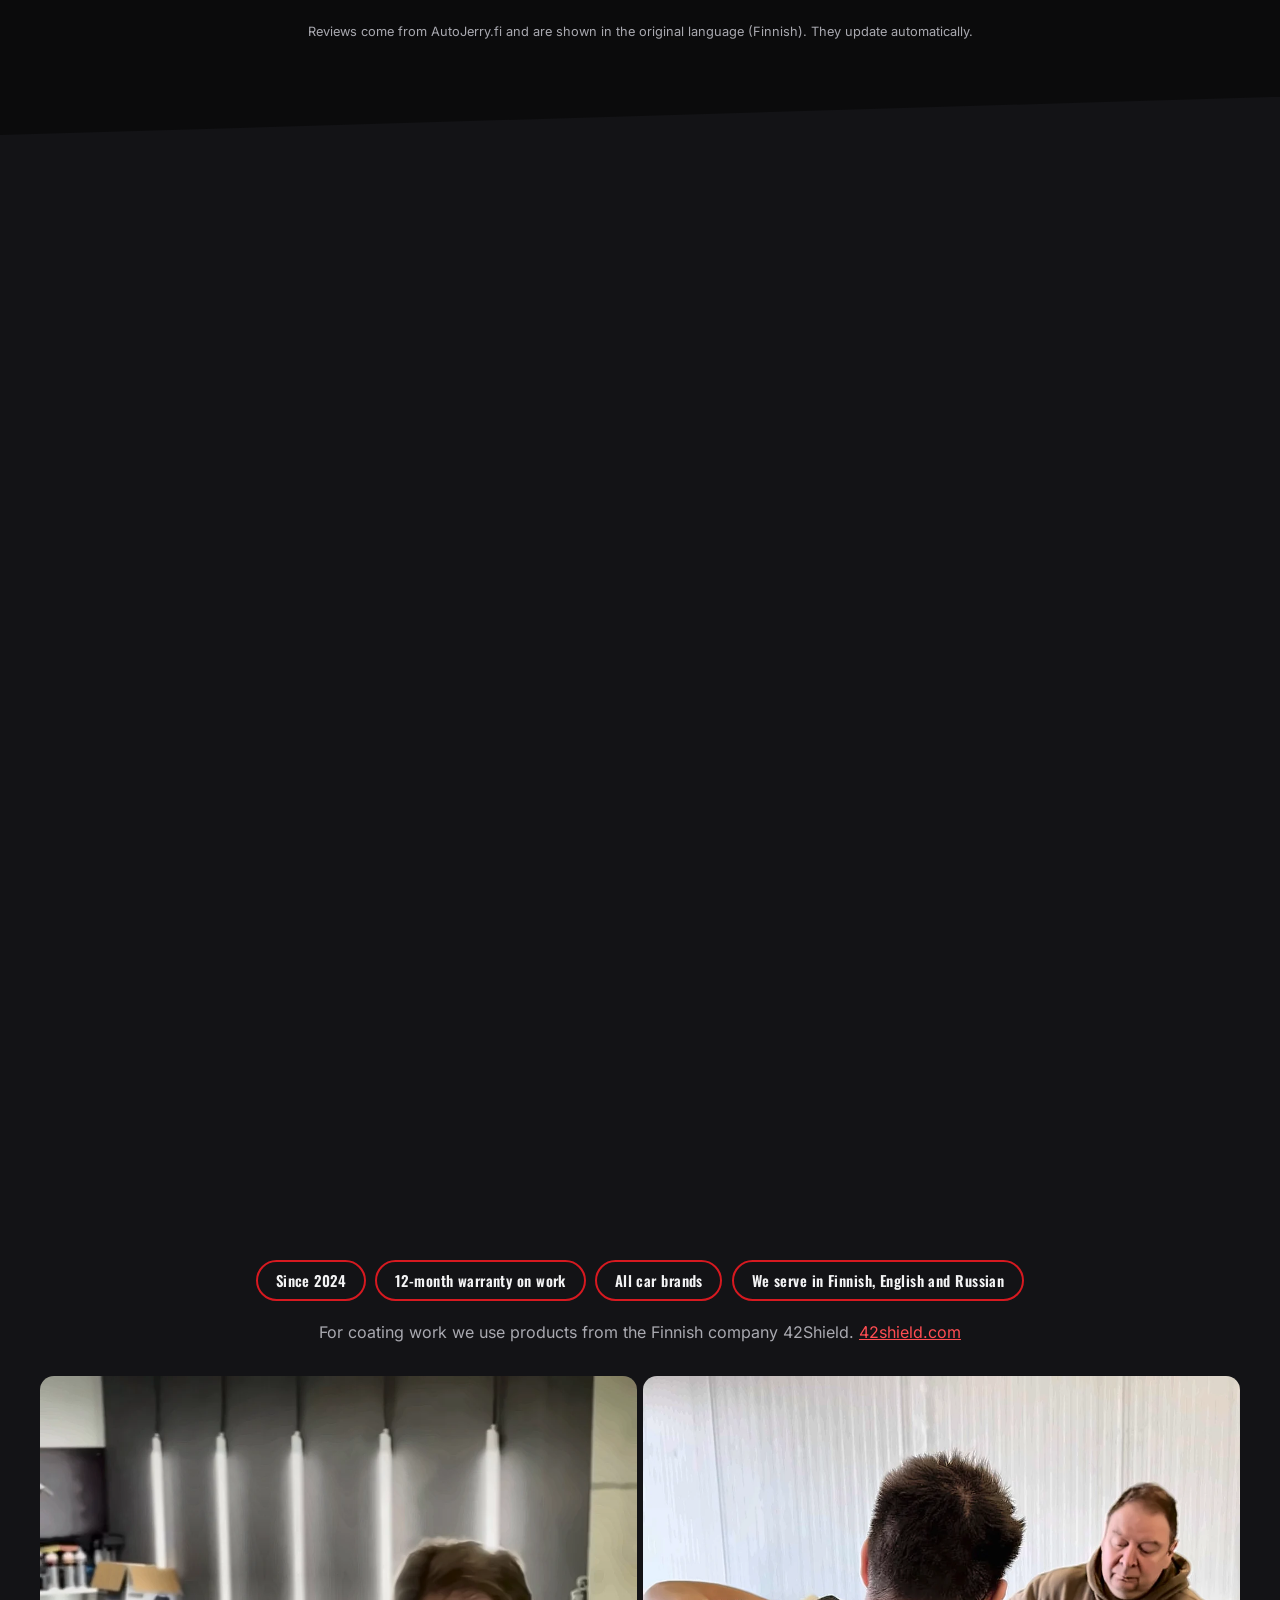
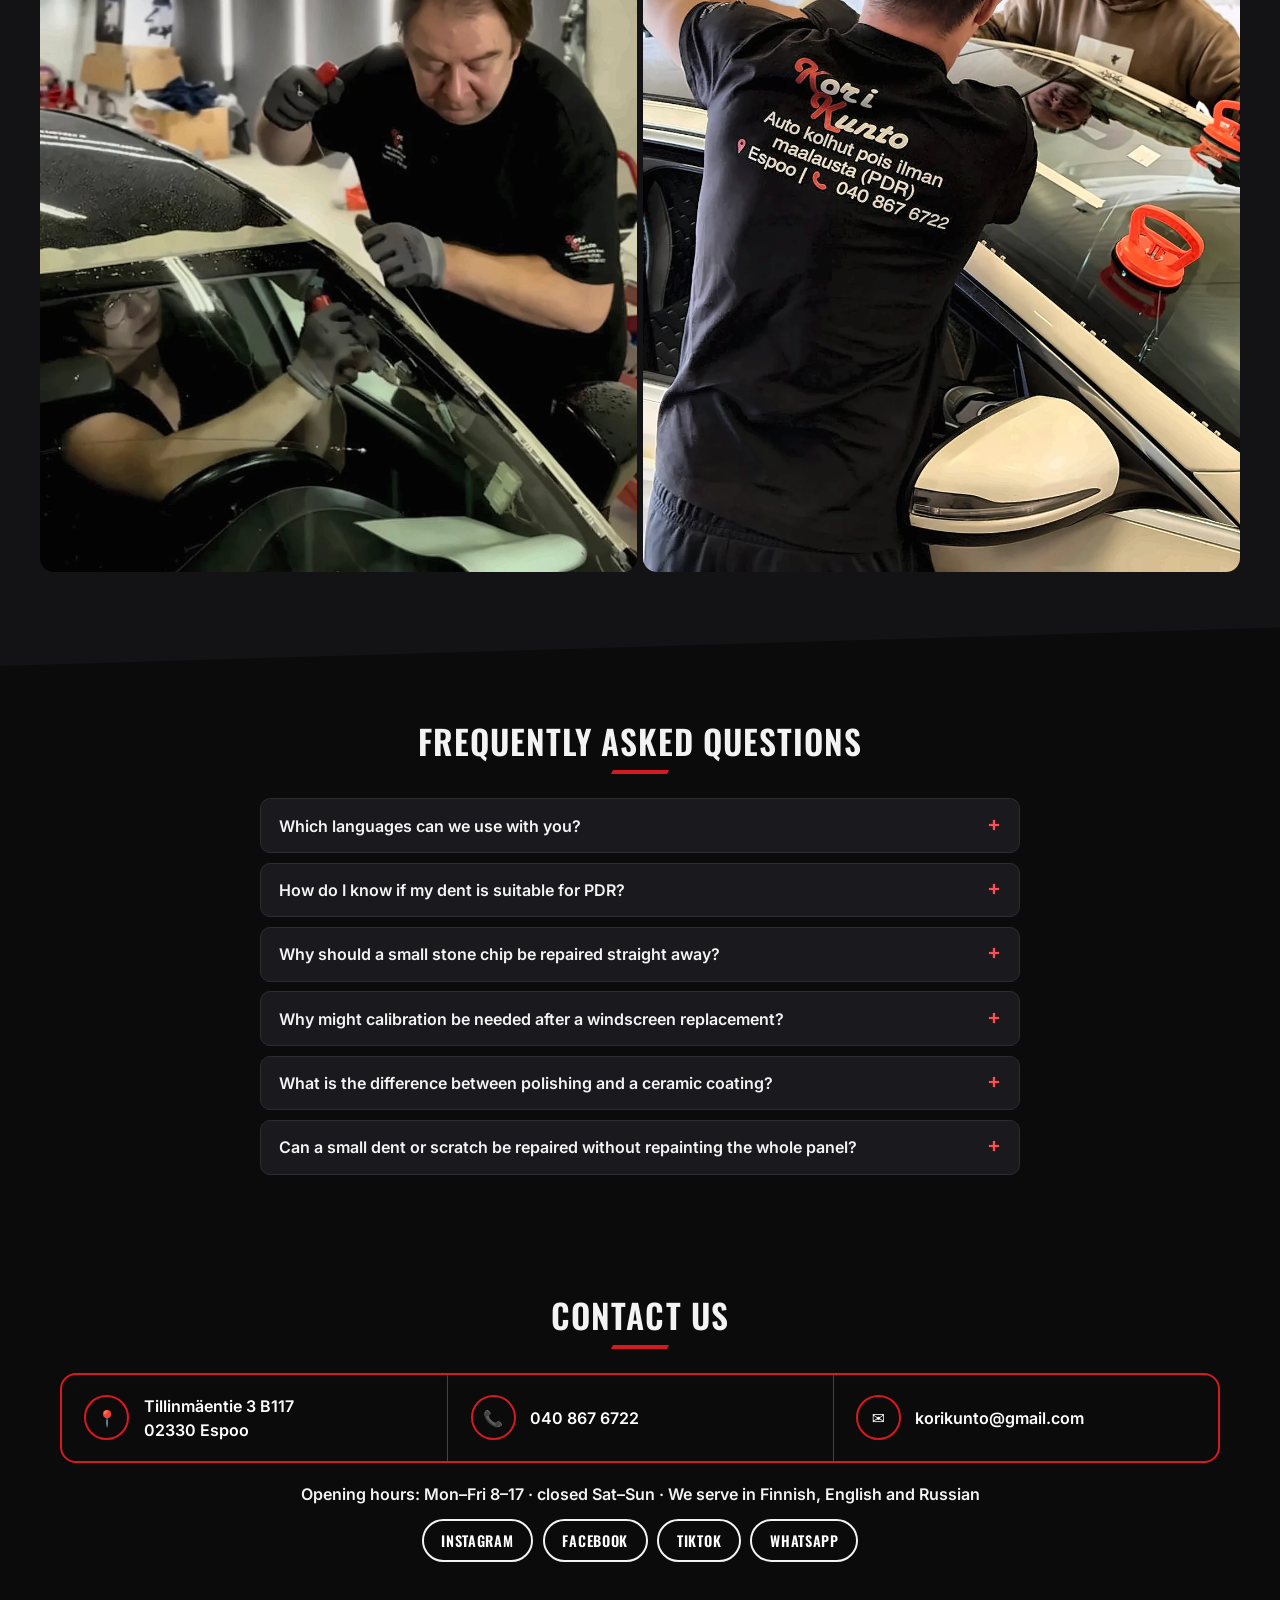
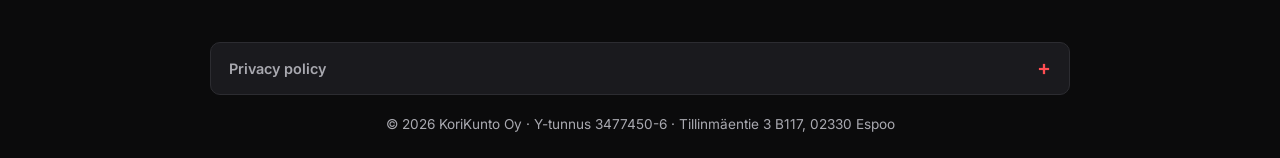
==== commit 9c648f0e: "Add files via upload" ====
--- a/index.html
+++ b/index.html
@@ -29,6 +29,7 @@
     <a href="#meista" data-i18n="nav_a"></a>
     <a href="#yhteys" data-i18n="nav_c"></a>
   </nav>
+  <a class="hphone" href="tel:+358408676722">040 867 6722</a>
   <button class="btn red hb" type="button" data-book data-i18n="book"></button>
   <div class="lang"><button data-lang="fi">FI</button><button data-lang="ru">RU</button><button data-lang="en">EN</button></div>
 </header>
@@ -41,11 +42,19 @@
       <p class="lead" data-i18n="lead"></p>
       <div class="cta">
         <button class="btn red" type="button" data-book data-i18n="book"></button>
-        <a class="btn" href="mailto:korikunto@gmail.com" data-i18n="mail"></a>
+        <a class="btn" href="tel:+358408676722"><svg viewBox="0 0 24 24" fill="none" stroke="currentColor" stroke-width="2" stroke-linecap="round" stroke-linejoin="round" aria-hidden="true"><path d="M22 16.9v3a2 2 0 0 1-2.2 2 19.8 19.8 0 0 1-8.6-3.1 19.5 19.5 0 0 1-6-6A19.8 19.8 0 0 1 2.1 4.2 2 2 0 0 1 4.1 2h3a2 2 0 0 1 2 1.7c.1 1 .4 1.9.7 2.8a2 2 0 0 1-.5 2.1L8.1 9.9a16 16 0 0 0 6 6l1.3-1.3a2 2 0 0 1 2.1-.4c.9.3 1.8.6 2.8.7a2 2 0 0 1 1.7 2z"/></svg><span data-i18n="call"></span></a>
+        <a class="btn wa" href="https://wa.me/358408676722" target="_blank" rel="noopener"><svg viewBox="0 0 24 24" fill="currentColor" aria-hidden="true"><path d="M17.472 14.382c-.297-.149-1.758-.867-2.03-.967-.273-.099-.471-.148-.67.15-.197.297-.767.966-.94 1.164-.173.199-.347.223-.644.075-.297-.15-1.255-.463-2.39-1.475-.883-.788-1.48-1.761-1.653-2.059-.173-.297-.018-.458.13-.606.134-.133.298-.347.446-.52.149-.174.198-.298.298-.497.099-.198.05-.371-.025-.52-.075-.149-.669-1.612-.916-2.207-.242-.579-.487-.5-.669-.51-.173-.008-.371-.01-.57-.01-.198 0-.52.074-.792.372-.272.297-1.04 1.016-1.04 2.479 0 1.462 1.065 2.875 1.213 3.074.149.198 2.096 3.2 5.077 4.487.709.306 1.262.489 1.694.625.712.227 1.36.195 1.871.118.571-.085 1.758-.719 2.006-1.413.248-.694.248-1.289.173-1.413-.074-.124-.272-.198-.57-.347m-5.421 7.403h-.004a9.87 9.87 0 01-5.031-1.378l-.361-.214-3.741.982.998-3.648-.235-.374a9.86 9.86 0 01-1.51-5.26c.001-5.45 4.436-9.884 9.888-9.884 2.64 0 5.122 1.03 6.988 2.898a9.825 9.825 0 012.893 6.994c-.003 5.45-4.437 9.884-9.885 9.884m8.413-18.297A11.815 11.815 0 0012.05 0C5.495 0 .16 5.335.157 11.892c0 2.096.547 4.142 1.588 5.945L.057 24l6.305-1.654a11.882 11.882 0 005.683 1.448h.005c6.554 0 11.89-5.335 11.893-11.893a11.821 11.821 0 00-3.48-8.413Z"/></svg>WhatsApp</a>
       </div>
     </div>
     <!-- KUVA: img/hero.webp, 1600×1000 px -->
-    <div class="ph hero-img"><img src="img/hero.webp" alt="Kori Kunto"></div>
+    <div class="ph hero-img"><img src="img/hero.webp" alt="KoriKunto Oy – isä ja poika korjaamon edessä, Espoo"></div>
+  </section>
+
+  <section class="trust">
+    <a class="ti" href="#arvostelut"><b>★ <span id="trustRating">5,0</span></b><span>AutoJerry</span></a>
+    <div class="ti"><b><span data-l="fi">12 kk</span><span data-l="ru">12 мес.</span><span data-l="en">12 months</span></b><span data-l="fi">takuu töille</span><span data-l="ru">гарантия на работы</span><span data-l="en">warranty on work</span></div>
+    <div class="ti"><b><span data-l="fi">Perheyritys</span><span data-l="ru">Семейная компания</span><span data-l="en">Family business</span></b><span data-l="fi">isä ja poika</span><span data-l="ru">отец и сын</span><span data-l="en">father and son</span></div>
+    <div class="ti"><b><span data-l="fi">Hinta etukäteen</span><span data-l="ru">Цена заранее</span><span data-l="en">Price up front</span></b><span data-l="fi">sovitaan ennen työtä</span><span data-l="ru">согласуем до начала работ</span><span data-l="en">agreed before work starts</span></div>
   </section>
 
   <div class="marqw" aria-hidden="true"><div class="marq"><div class="track"><span>HUOLTO</span><span>KORJAUS</span><span>TUULILASIT</span><span>PDR</span><span>KIILLOTUS</span><span>KERAAMINEN PINNOITUS</span><span>DETAILING</span><span>HUOLTO</span><span>KORJAUS</span><span>TUULILASIT</span><span>PDR</span><span>KIILLOTUS</span><span>KERAAMINEN PINNOITUS</span><span>DETAILING</span></div></div></div>
--- a/style.css
+++ b/style.css
@@ -430,3 +430,31 @@
 .pw .work[style*="max-width"]{max-width:none!important}
 .pw .work:has(.vid){max-width:380px!important;margin-inline:auto}
 @media(max-width:760px){.pw .work,.pw .work[data-wide]{flex-basis:100%}}
+
+/* ===== главное фото 4:3; страница полировки: три блока в один ряд, кузов крупнее ===== */
+.hero-img{aspect-ratio:4/3}
+.works.pw.mix{display:grid;grid-template-columns:1.6fr 1fr 1fr;align-items:center;gap:1.4rem}
+.works.pw.mix .work,.works.pw.mix .work[data-wide]{flex:none;min-width:0}
+.works.pw.mix .work .ba,.works.pw.mix .work .gal{--ar:1/1!important}
+@media(max-width:760px){.works.pw.mix{grid-template-columns:1fr}}
+
+/* главное фото показываем целиком (4:3), с вывеской и командой */
+.hero-img{aspect-ratio:4/3}
+
+/* ===== звонок и WhatsApp, полоска доверия ===== */
+.hphone{display:none;color:#fff;font:600 .95rem var(--head);letter-spacing:.05em;white-space:nowrap}
+@media(min-width:1000px){.hphone{display:inline-block;margin-left:auto;margin-right:.9rem}.hphone+.hb{margin-left:0}}
+.btn svg{width:1.05em;height:1.05em;vertical-align:-.15em;margin-right:.45em}
+.btn.wa{border-color:#25a85a}.btn.wa:hover{background:#25a85a;border-color:#25a85a;color:#fff}
+.trust{display:grid;grid-template-columns:repeat(4,1fr);gap:1px;width:calc(100% - 2rem);max-width:1100px;margin:1.4rem auto 0;background:var(--line);border:1px solid var(--line);border-radius:12px;overflow:hidden}
+.trust .ti{display:flex;flex-direction:column;align-items:center;gap:.15rem;text-align:center;padding:.9rem .6rem;background:var(--card2);color:var(--fg)}
+.trust b{font:600 1.05rem var(--head);text-transform:uppercase;letter-spacing:.05em}
+.trust a.ti b{color:var(--redt)}
+.trust span{color:var(--mut);font-size:.8rem}
+@media(max-width:760px){.trust{grid-template-columns:repeat(2,1fr);margin-top:1rem}}
+.fabs{position:fixed;right:1rem;bottom:calc(1rem + env(safe-area-inset-bottom,0px));z-index:30;display:none;align-items:center;gap:.5rem}
+@media(max-width:820px){.fabs{display:flex}}
+.fabs .fab{position:static;right:auto;bottom:auto;display:inline-flex}
+.fab-i{width:3.2rem;height:3.2rem;border-radius:50%;display:grid;place-items:center;background:#1c1c20;color:#fff;border:1px solid #3a3a40;box-shadow:0 6px 20px rgba(0,0,0,.5)}
+.fab-i svg{width:1.4rem;height:1.4rem}
+.fab-i.wa{background:#25a85a;border-color:#25a85a}
